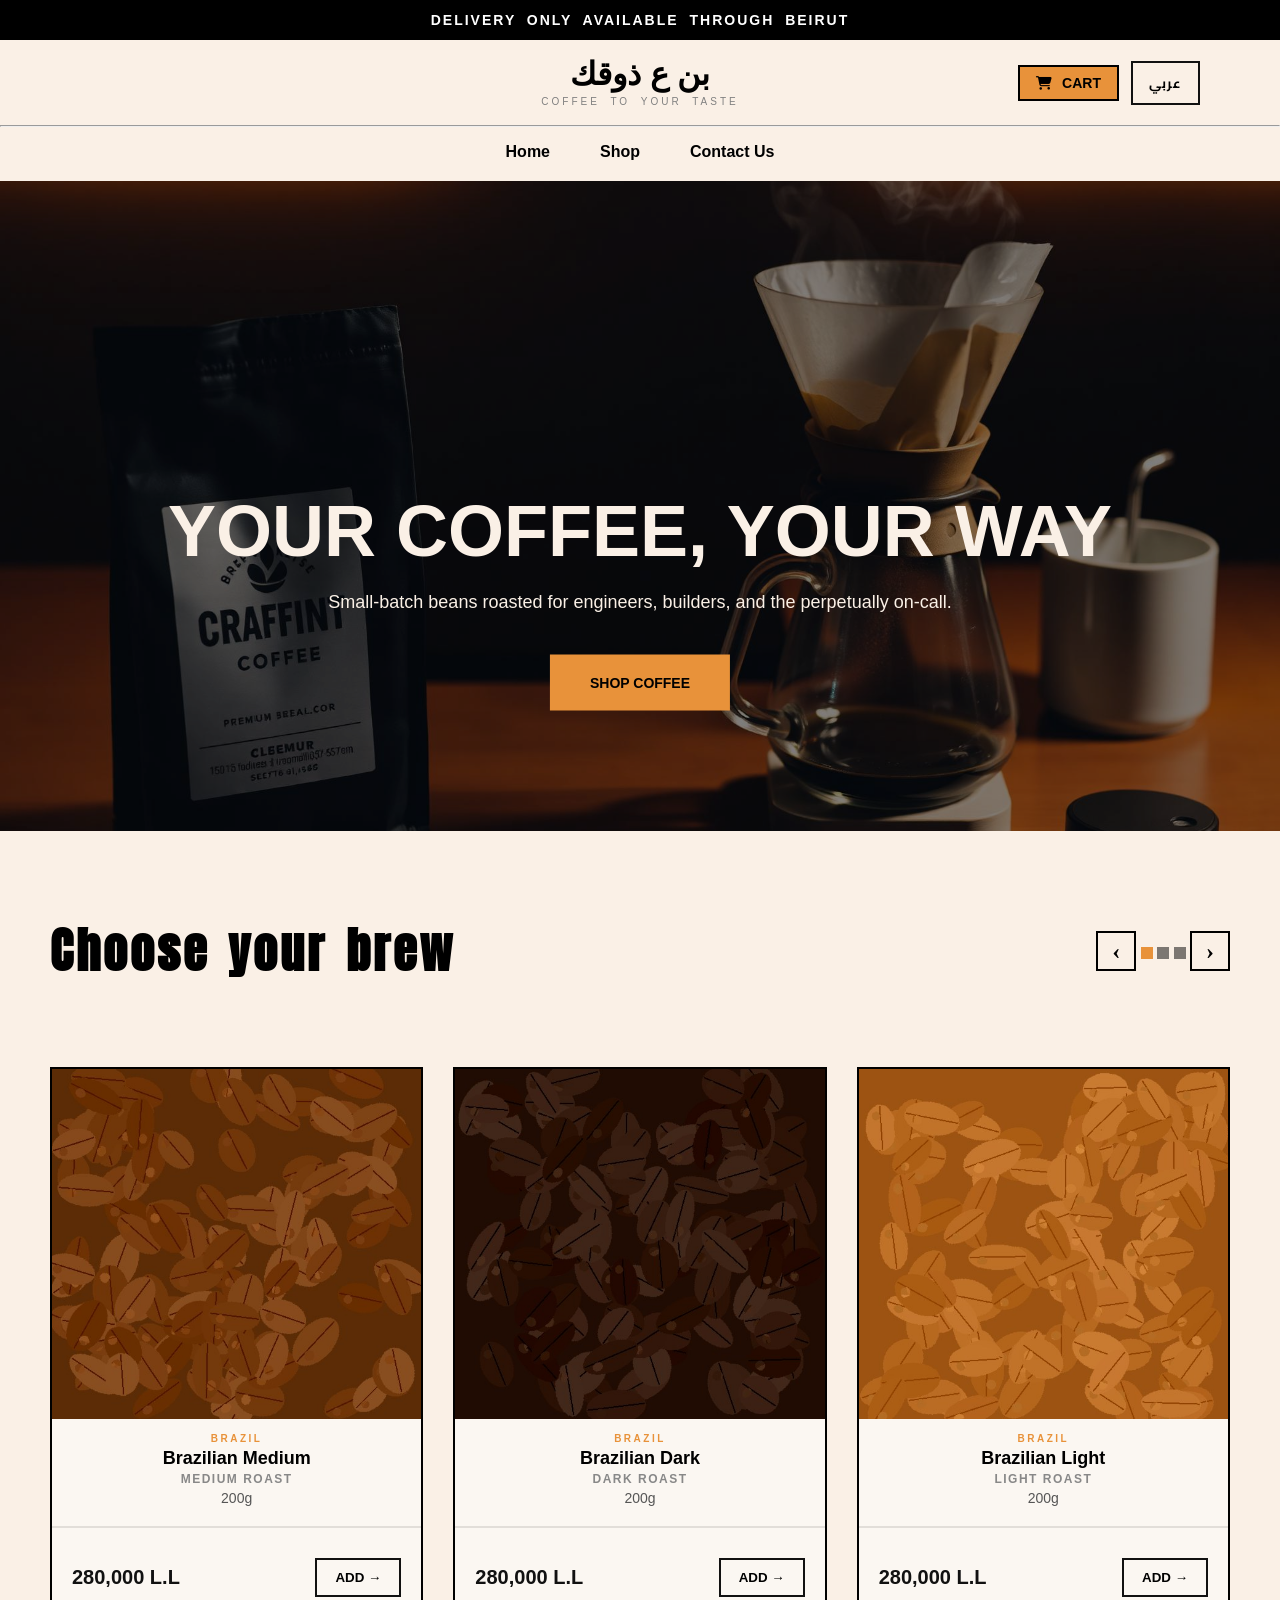
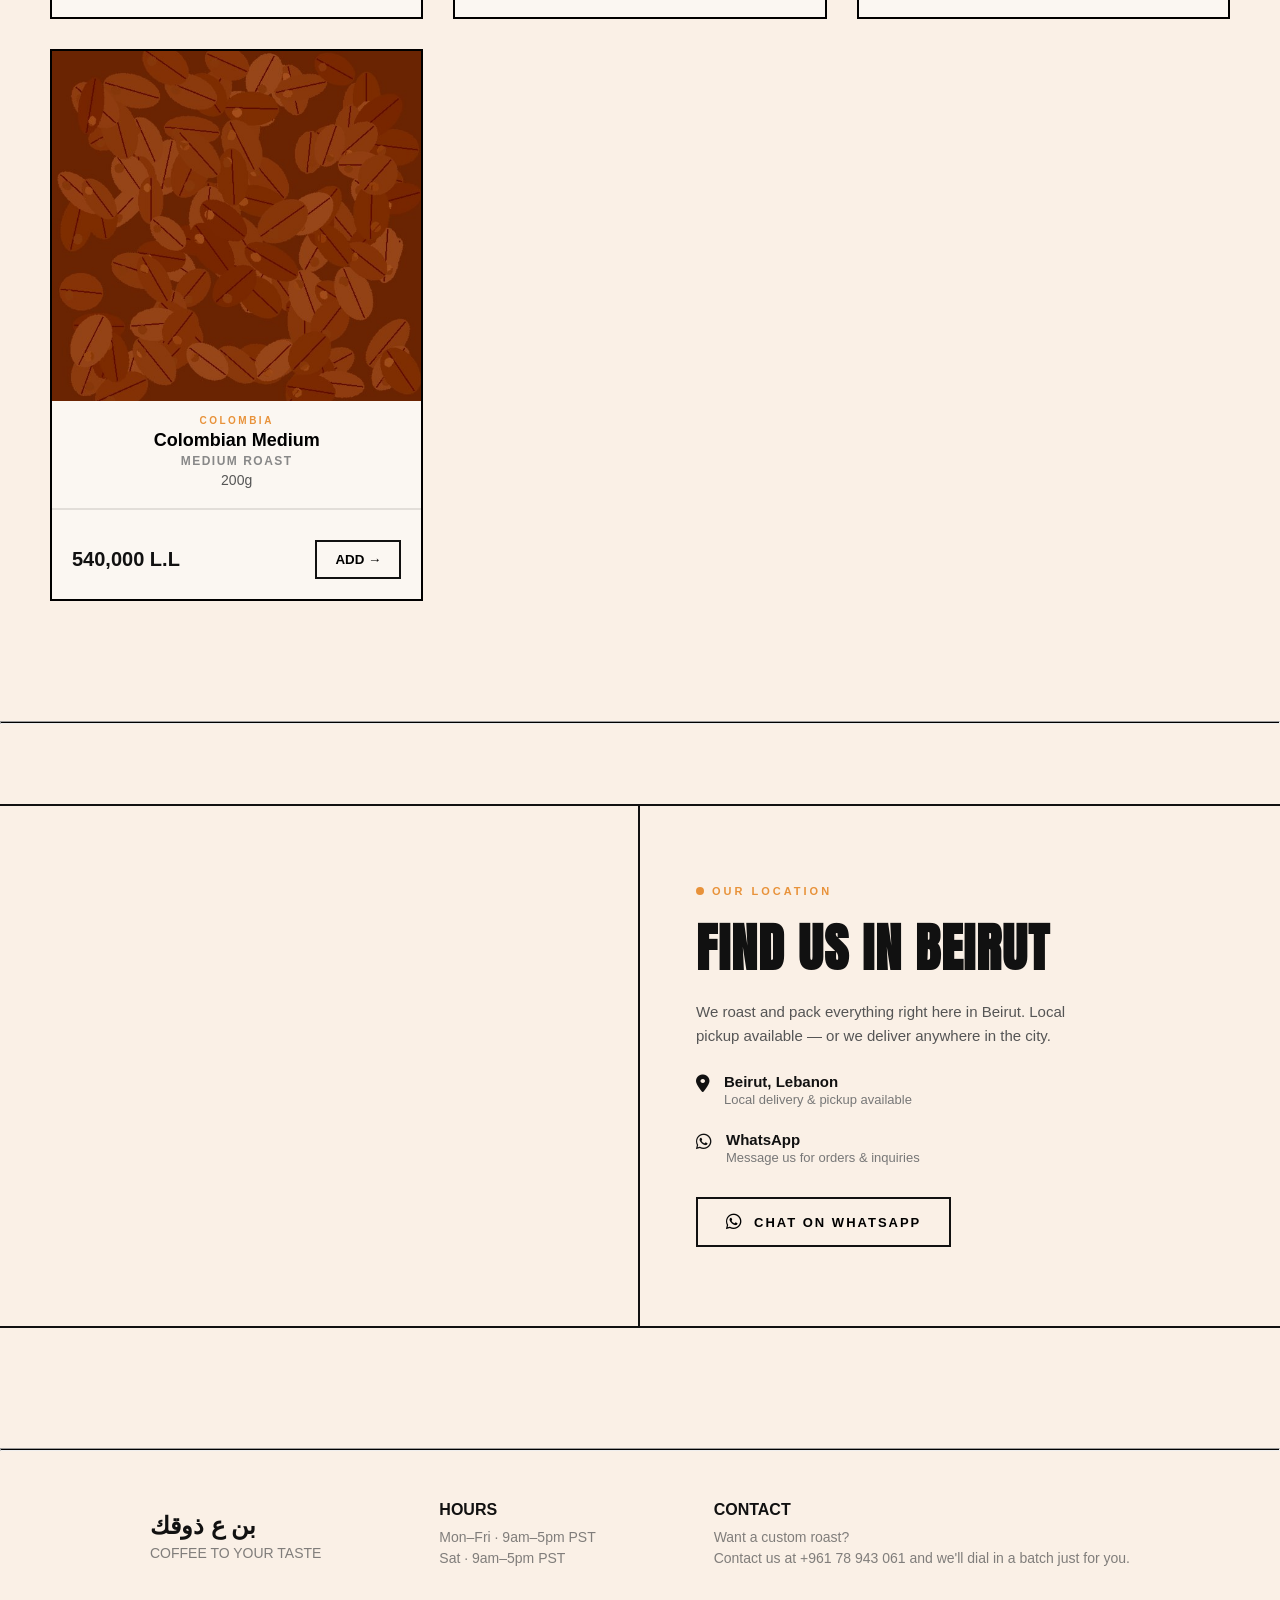
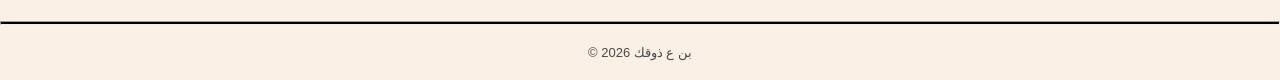
==== coffee_output/index.html @ 6ad3c962 "Initial commit with vercel.json" ====
<!DOCTYPE html>
<html lang="en">
<head>
  <meta charset="UTF-8">
  <meta name="viewport" content="width=device-width, initial-scale=1.0">
  <title>بن ع ذوقك — Coffee to Your Taste</title>
  <link rel="stylesheet" href="index.css">
  <link rel="stylesheet" href="header.css">
  <link rel="stylesheet" href="footer.css">
  <link rel="stylesheet" href="https://cdnjs.cloudflare.com/ajax/libs/font-awesome/6.5.0/css/all.min.css">
  <link rel="preconnect" href="https://fonts.googleapis.com">
  <link rel="preconnect" href="https://fonts.gstatic.com" crossorigin>
  <link href="https://fonts.googleapis.com/css2?family=Anton&family=Montserrat:ital,wght@0,100..900;1,100..900&family=Space+Grotesk:wght@300..700&family=Cairo:wght@400;700;900&display=swap" rel="stylesheet">
</head>
<body>

  <div class="announcement-bar">
    <p>DELIVERY ONLY AVAILABLE THROUGH BEIRUT</p>
  </div>

  <header class="hero-Navbar">
    <div class="navbar-left"></div>

    <div class="hero-navbar-title">
      <h1>بن ع ذوقك</h1>
      <span class="hero-navbar-subtitle">COFFEE TO YOUR TASTE</span>
    </div>

    <div class="navbar-right">
      <a href="cart.html" style="display:flex;">
        <button id="cartButton">
          <i class="fa-solid fa-cart-shopping"></i>
          <span class="cart-label">CART</span>
          <span class="cart-badge" id="cart-badge">0</span>
        </button>
      </a>
      <button id="lang-toggle" class="lang-toggle-btn">عربي</button>
    </div>
  </header>

  <hr class="divider">

  <nav>
    <ul class="nav-links">
      <a href="#home"><li id="home-link">Home</li></a>
      <a href="#shop"><li id="shop-link">Shop</li></a>
      <a href="#contact"><li id="contact-link">Contact Us</li></a>
    </ul>
  </nav>

  <div class=".hero-coffee-section" id="home">
    <img src="img/hero-coffee.jpeg" class="hero-coffee-image" alt="Hero coffee">
    <div class="steam-layer" aria-hidden="true">
      <span class="steam steam-1"></span>
      <span class="steam steam-2"></span>
      <span class="steam steam-3"></span>
      <span class="steam steam-4"></span>
      <span class="steam steam-5"></span>
    </div>
    <div class="overlay-text">
      <h1>YOUR COFFEE, YOUR WAY</h1>
      <p>Small-batch beans roasted for engineers, builders, and the perpetually on-call.</p>
      <button onclick="document.getElementById('shop').scrollIntoView({ behavior: 'smooth' })">
        SHOP COFFEE
      </button>
    </div>
  </div>

  <section class="choose-your-brew-section" id="shop">
    <div>
      <h1 id="choose-your-brew">Choose your brew</h1>
    </div>
    <div class="Arrow-and-dots">
      <button class="arrow-button js-left-arrow">&#8249;</button>
      <span class="active-dot" id="js-dot-1"></span>
      <span class="dot" id="js-dot-2"></span>
      <span class="dot" id="js-dot-3"></span>
      <button class="arrow-button js-right-arrow">&#8250;</button>
    </div>
    <select class="mobile-weight-dropdown js-mobile-weight-dropdown">
      <option value="200g">200g</option>
      <option value="500g">500g</option>
      <option value="1kg">1kg</option>
    </select>
  </section>

  <main class="products-container"></main>

  <hr class="footer-divider">

  <section class="location-section" id="location">
    <div class="location-map">
      <iframe src="https://www.google.com/maps/embed?pb=!1m18!1m12!1m3!1d828.1078423688737!2d35.50424799999998!3d33.8785426!2m3!1f0!2f0!3f0!3m2!1i1024!2i768!4f13.1!3m3!1m2!1s0x151f17e93a2428d7%3A0xe1d04447bb13fb94!2z2KjZhiDYuSDYsNmI2YLZgw!5e0!3m2!1sen!2slb!4v1782116739652!5m2!1sen!2slb" width="600" height="450" style="border:0;" allowfullscreen="" loading="lazy" referrerpolicy="no-referrer-when-downgrade"></iframe>
    </div>

    <div class="location-info">
      <p class="location-label" id="loc-label">OUR LOCATION</p>
      <h2 class="location-title" id="loc-title">FIND US IN<br>BEIRUT</h2>
      <p class="location-desc" id="loc-desc">We roast and pack everything right here in Beirut. Local pickup available — or we deliver anywhere in the city.</p>

      <div class="location-detail">
        <i class="fa-solid fa-location-dot location-icon"></i>
        <div>
          <p class="location-detail-title" id="loc-city">Beirut, Lebanon</p>
          <p class="location-detail-sub" id="loc-delivery">Local delivery &amp; pickup available</p>
        </div>
      </div>

      <div class="location-detail">
        <i class="fa-brands fa-whatsapp location-icon"></i>
        <div>
          <p class="location-detail-title">WhatsApp</p>
          <p class="location-detail-sub" id="loc-wa-sub">Message us for orders &amp; inquiries</p>
        </div>
      </div>

      <a href="https://wa.me/96178943061" target="_blank" rel="noopener">
        <button class="chat-wa-btn">
          <i class="fa-brands fa-whatsapp"></i>
          <span id="loc-wa-btn">CHAT ON WHATSAPP</span>
        </button>
      </a>
    </div>
  </section>

  <hr class="footer-divider">

  <footer class="footer-section" id="contact">
    <div>
      <div class="footer-logo">بن ع ذوقك</div>
      <p class="footer-subtitle">Coffee to your taste.</p>
    </div>
    <div class="footer-middle-section">
      <p class="hours">HOURS</p>
      <p class="opening-time">Mon–Fri · 9am–5pm PST</p>
      <p class="opening-time">Sat · 9am–5pm PST</p>
    </div>
    <div>
      <p class="contact">CONTACT</p>
      <p class="contact-info">Want a custom roast?</p>
      <p class="contact-info">Contact us at +961 78 943 061 and we'll dial in a batch just for you.</p>
    </div>
  </footer>

  <hr class="footer-divider-section">
  <p class="footer-rights">© 2026 بن ع ذوقك</p>

  <script type="module" src="script.js"></script>
</body>
</html>
---- coffee_output/index.css ----
*{
  margin:0;
  padding:0;
  font-family: 'Arial', sans-serif;
  box-sizing: border-box;
}

body{
  background-color: #FAF0E6;
  font-family: 'Arial', sans-serif;
}
html {
  scroll-behavior: smooth;
}
a{
  text-decoration:none;
}
.divider{
  margin-top: 0;
  height: 1px;         
  background-color: #333;
}

.nav-links{
  display:flex;
  flex-direction:row;
  align-items:center;
  justify-content: center;
  gap:50px;
  list-style-type: none;
  margin-top:16px;
}

.nav-links li{
  font-weight:bold;
  cursor: pointer;
  transition: color 0.2s ease;
}
.nav-links li:hover{
  color:#E8923A;
}
.nav-links  a{
  text-decoration: none; 
  color: inherit;  
}

.hero-coffee-section{
  position:relative;
  display: block;
}
.hero-coffee-image{
  margin-top:20px;
  height:650px;
  width: 100%;
  object-fit: cover; 
  filter: brightness(0.5); 
}
.overlay-text{
  position: absolute;
  top: 60%;
  left: 50%;
  transform: translate(-50%, -50%); 
  color:#FAF0E6;
  display: flex;
  flex-direction: column;
  align-items: center;
  justify-content: center;
}

.overlay-text h1{
  color:white;
  font-size: 72px;
  font-weight:900;
  color:#FAF0E6;
  white-space: nowrap;
  margin-top:120px;
}
.overlay-text p{
  color:white;
  font-size: 18px;
  margin-top:15px;
  display: flex;
  flex-direction: column; 
  align-items: center;    
  text-align: center;     
  color:#FAF0E6;
  line-height: 30px; 
}
.overlay-text button{
  padding:20px 40px;
  font-size:14px;
  font-weight:bold;
  background-color:#E8923A ;
  border:none;
  margin-top:38px;
  cursor:pointer;
  transition:background-color 0.2s ease, color 0.2s ease;
}
.overlay-text button:hover{
  color:white;
  background-color: #000000;
}
.overlay-text button:active {
  opacity: 0.6;
}
@media (max-width:1024px){
  .overlay-text h1{
  color:white;
  font-size: 42px;
  font-weight:900;
  color:#FAF0E6;
  white-space: nowrap;
  }
  .hero-coffee-image{
    height: 450px;
  }
}
@media (max-width:600px){
  .overlay-text h1{
  color:white;
  font-size: 28px;
  font-weight:900;
  color:#FAF0E6;
  white-space: nowrap;
  }
  .overlay-text p{
    font-size:16px;
  }
  .hero-coffee-image{
    height: 400px;
  }
  .overlay-text p{
  color:white;
  font-size: 16px;
  margin-top:12px;
  text-align: center;     
  color:#FAF0E6;
  line-height: 20px;
  }
}

.choose-your-brew-section{
  margin-top:80px;
  display:flex;
  flex-direction: row;
  align-items: center;
  justify-content: space-between;
  padding-right:150px;
  padding-left:150px
}
#choose-your-brew{
  font-size: 48px;
  word-spacing:5px;
  letter-spacing: 3px;
  font-weight: 900;
  font-family: 'Anton', sans-serif;
}

.arrow-button {
  width: 40px;
  height: 40px;
  background: transparent;
  cursor: pointer;
  font-size: 24px;
  font-family: Times New Roman;
  font-weight: bold;
  color: black;
  border:2px solid black;
}
.arrow-button:hover{
  color:white;
  background-color: #000000;
}
.active-dot{
  display: inline-block;
  width: 12px;
  height: 12px;
  background-color: #E8923A;
}
.dot{
  display: inline-block; 
  width: 12px;
  height: 12px;
  background-color: #000000;
  opacity:0.5;
}
.mobile-weight-dropdown{
  display: none;
}

@media (max-width: 600px) { 
  .Arrow-and-dots{
    display: none;
  }
  .mobile-weight-dropdown{
    display: block;
    width: 200px;
    padding: 12px 16px;
    border: 2px solid black;
    background-color: #FAF0E6;
    font-size: 16px;
    font-weight: bold;
  }
  #choose-your-brew{
  font-size: 32px;
  word-spacing:3px;
  letter-spacing:2px;
  text-align: center;
  width: 100%;
  }
}

.products-container{
  margin-top:80px;
  display:grid;
  grid-template-columns: 1fr 1fr 1fr;
  gap:30px;
  padding-right: 150px;
  padding-left: 150px;
}
.product-container{
  display:flex;
  flex-direction: column;
  align-items: center;
  justify-content: center;
  border:#000000 solid 2px;
  
  background-color: #FBF7F2;
}
.product-container img{
  width:100%;
  height: 350px;
  object-fit: cover;
}
.product-info {
  display: flex;
  flex-direction: column;
  align-items: center;
  padding: 0 16px;
  text-align: center;
}
.coffee-origin {
  font-size: 10px;
  font-weight: 700;
  letter-spacing: 2.5px;
  text-transform: uppercase;
  color: #E8923A;
  margin-top: 14px;
}
.coffee-name{
  font-size: 18px;
  font-weight: bold;
  margin-top: 4px;
  text-align: center;
}
.coffee-weight{
  font-size: 14px;
  color: #555;
  margin-top: 4px;
  text-align: center;
}
.price-and-button{
  display:flex;
  flex-direction: row;
  align-items: center;
  justify-content: space-between;
  width:100%;
  padding:0px 20px;
  margin-top:10px;
  margin-bottom:20px;
}

.coffee-price{
  font-size: 20px;
  font-weight: 900;
  color: #111111;
  margin: 0;
}

.add-to-cart-button{
  padding: 10px 18px;
  border:2px solid #111111;
  background: transparent;
  font-weight: 700;
  text-transform: uppercase;
  cursor: pointer;
  transition: background-color 0.2s ease, color 0.2s ease, transform 0.2s ease;
}
.add-to-cart-button:hover{
  background-color: #111111;
  color: #FAF0E6;
  transform: translateY(-1px);
}
.add-to-cart-button:active{
  opacity: 0.8;
}
 .thin-line {
    border: none; 
    border-top: 2px solid rgba(0, 0, 0, 0.1); 
    width: 100%; 
    margin: 20px auto;
  }
@media (max-width: 89rem) { 
  .choose-your-brew-section {
    padding-right: 3.125rem; 
    padding-left: 3.125rem;  
  }
  .products-container {
    padding-right: 3.125rem; 
    padding-left: 3.125rem;  
  }
}
@media (max-width:1024px){
  .products-container{
    grid-template-columns: 1fr 1fr;
  }
}
@media (max-width:600px){
  .products-container{
    grid-template-columns: 1fr;
  }
  .choose-your-brew-section{
    flex-direction: column;
    padding:0px;
    gap:20px;
  }
}

.coffee-roast {
  font-size: 12px;
  font-weight: 600;
  letter-spacing: 1.5px;
  color: #888;
  text-transform: uppercase;
  margin-top: 3px;
  text-align: center;
}

[dir="rtl"] .hero-Navbar,
[dir="rtl"] .nav-links,
[dir="rtl"] .choose-your-brew-section,
[dir="rtl"] .price-and-button,
[dir="rtl"] .footer-section {
  direction: rtl;
}

.location-section {
  display: grid;
  grid-template-columns: 1fr 1fr;
  min-height: 520px;
  border-top: 2px solid #111;
  border-bottom: 2px solid #111;
  margin-top: 80px;
}

.location-map {
  height: 520px;
  border-right: 2px solid #111;
  overflow: hidden;
}
.location-map iframe {
  width: 100%;
  height: 100%;
  display: block;
}

.location-info {
  padding: 56px 56px;
  display: flex;
  flex-direction: column;
  justify-content: center;
  gap: 24px;
  background-color: #FAF0E6;
}

.location-label {
  font-size: 11px;
  font-weight: 700;
  letter-spacing: 3px;
  color: #E8923A;
  display: flex;
  align-items: center;
  gap: 8px;
}
.location-label::before {
  content: '';
  display: inline-block;
  width: 8px;
  height: 8px;
  background-color: #E8923A;
  border-radius: 50%;
}

.location-title {
  font-size: 52px;
  font-weight: 900;
  line-height: 1.05;
  font-family: 'Anton', sans-serif;
  letter-spacing: 1px;
  color: #111;
}

.location-desc {
  font-size: 15px;
  color: #555;
  line-height: 1.65;
  max-width: 400px;
}

.location-detail {
  display: flex;
  align-items: flex-start;
  gap: 14px;
}
.location-icon {
  font-size: 18px;
  color: #111;
  margin-top: 2px;
  flex-shrink: 0;
}
.location-detail-title {
  font-size: 15px;
  font-weight: 700;
  color: #111;
}
.location-detail-sub {
  font-size: 13px;
  color: #777;
  margin-top: 2px;
}

.chat-wa-btn {
  display: inline-flex;
  align-items: center;
  gap: 10px;
  background: transparent;
  border: 2px solid #111;
  padding: 14px 28px;
  font-size: 13px;
  font-weight: 700;
  letter-spacing: 2px;
  cursor: pointer;
  transition: background-color 0.2s ease, color 0.2s ease;
  margin-top: 8px;
  width: fit-content;
}
.chat-wa-btn:hover {
  background-color: #111;
  color: #FAF0E6;
}
.chat-wa-btn i {
  font-size: 18px;
}

@media (max-width: 900px) {
  .location-section {
    grid-template-columns: 1fr;
    min-height: unset;
  }
  .location-map {
    height: 300px;
    border-right: none;
    border-bottom: 2px solid #111;
  }
  .location-info {
    padding: 40px 32px;
  }
  .location-title {
    font-size: 40px;
  }
}
@media (max-width: 600px) {
  .location-info {
    padding: 32px 20px;
    gap: 18px;
  }
  .location-title {
    font-size: 32px;
  }
  .chat-wa-btn {
    width: 100%;
    justify-content: center;
  }
}

.steam-layer {
  position: absolute;
  inset: 0;
  pointer-events: none;
  overflow: hidden;
  z-index: 1;
}

.steam {
  position: absolute;
  bottom: 16%;
  width: 70px;
  height: 240px;
  background: radial-gradient(ellipse at center,
              rgba(255,255,255,0.75) 0%,
              rgba(255,235,210,0.4) 40%,
              rgba(255,235,210,0.15) 65%,
              rgba(255,235,210,0) 80%);
  border-radius: 50%;
  filter: blur(5px);
  opacity: 0;
  animation: steamRise 6s ease-in infinite;
}

.steam-1 { left: 40%; animation-delay: 0s;    width: 60px; }
.steam-2 { left: 45%; animation-delay: 1.4s;  width: 48px; }
.steam-3 { left: 50%; animation-delay: 2.6s;  width: 65px; }
.steam-4 { left: 55%; animation-delay: 3.9s;  width: 52px; }
.steam-5 { left: 59%; animation-delay: 0.9s;  width: 44px; }

@keyframes steamRise {
  0% {
    transform: translateY(0) translateX(0) scaleX(1);
    opacity: 0;
  }
  12% {
    opacity: 0.9;
  }
  50% {
    transform: translateY(-180px) translateX(-14px) scaleX(1.4);
    opacity: 0.6;
  }
  100% {
    transform: translateY(-380px) translateX(20px) scaleX(2.1);
    opacity: 0;
  }
}

.overlay-text {
  z-index: 2;
}

@media (max-width: 600px) {
  .steam { width: 36px !important; height: 150px; }
}
---- coffee_output/header.css ----
.announcement-bar {
  background-color: #000000;
  height: 40px;
  display: flex;
  align-items: center;
  justify-content: center;
}
.announcement-bar p {
  color: #ffffff;
  font-size: 14px;
  font-weight: bold;
  word-spacing: 5px;
  letter-spacing: 2px;
}

.hero-Navbar {
  display: grid;
  grid-template-columns: 1fr auto 1fr;
  align-items: center;
  padding: 18px 80px;
}

.navbar-left {  }

.hero-navbar-title {
  display: flex;
  flex-direction: column;
  align-items: center;
  text-align: center;
}
.hero-navbar-title h1 {
  margin: 0;
  font-size: 32px;
  line-height: 1;
}
.hero-navbar-subtitle {
  margin-top: 6px;
  font-size: 10px;
  word-spacing: 5px;
  letter-spacing: 3px;
  color: grey;
}

.navbar-right {
  display: flex;
  align-items: center;
  justify-content: flex-end;
  gap: 12px;
}

#cartButton {
  display: flex;
  align-items: center;
  gap: 10px;
  color: #000000;
  font-size: 14px;
  font-weight: bold;
  background-color: #E8923A;
  border: 2px solid #000000;
  cursor: pointer;
  padding: 8px 16px;
  transition: background-color 0.3s, color 0.3s;
  position: relative;
}
#cartButton:hover { background-color: #000000; color: #FFFFFF; }
#cartButton:active { opacity: 0.7; }

.cart-badge {
  background-color: #111;
  color: #FAF0E6;
  border-radius: 50%;
  width: 18px;
  height: 18px;
  font-size: 10px;
  font-weight: 900;
  display: none;
  align-items: center;
  justify-content: center;
  line-height: 1;
}
.cart-badge.visible {
  display: inline-flex;
}

.lang-toggle-btn {
  background: transparent;
  border: 2px solid #111111;
  padding: 8px 16px;
  font-size: 13px;
  font-weight: 700;
  cursor: pointer;
  letter-spacing: 1px;
  font-family: 'Cairo', sans-serif;
  white-space: nowrap;
  transition: background-color 0.2s ease, color 0.2s ease;
}
.lang-toggle-btn:hover {
  background-color: #111111;
  color: #FAF0E6;
}

@media (max-width: 1024px) {
  .hero-Navbar { padding: 24px 40px; }
}

@media (max-width: 600px) {
  .hero-Navbar {
    display: flex;
    flex-direction: column;
    align-items: center;
    padding: 20px 16px 0px;
    gap: 0;
    min-height: unset;
  }
  .navbar-left { display: none; }
  .hero-navbar-title {
    width: 100%;
    padding-bottom: 16px;
  }
  .hero-navbar-title h1 { font-size: 28px; }
  .hero-navbar-subtitle { font-size: 9px; }

  .navbar-right {
    width: 100%;
    border-top: 1px solid rgba(0,0,0,0.1);
    padding: 0;
    gap: 0;
    justify-content: stretch;
  }
  
  .navbar-right a:first-child {
    flex: 1;
  }
  #cartButton {
    width: 100%;
    justify-content: center;
    border-right: 1px solid #111;
    border-top: none;
    border-left: none;
    border-bottom: none;
    padding: 14px 16px;
    font-size: 15px;
  }
  
  .lang-toggle-btn {
    flex: 1;
    border: none;
    border-left: 1px solid rgba(0,0,0,0.15);
    padding: 14px 16px;
    font-size: 14px;
    text-align: center;
    background-color: #FAF0E6;
  }
  .lang-toggle-btn:hover {
    background-color: #111;
    color: #FAF0E6;
  }
  .announcement-bar p {
    font-size: 9px;
    word-spacing: 2px;
    letter-spacing: 1px;
  }
}
---- coffee_output/footer.css ----
.footer-divider{
  margin-top:120px;
  height: 3.2px;         
  background-color:black;
}

.footer-section{
  display:flex;
  flex-direction: row;
  align-items: center;
  justify-content: space-between;
  padding-right:150px;
  padding-left:150px;
  margin-top:50px;
  margin-bottom:50px;
}

.footer-logo{
  font-size: 24px;
  font-weight: 900;
  color:#111111;
}
.footer-subtitle{
  font-size: 14px;
  color: #555555bd;
  margin-top: 5px;
}
.hours{
  font-size: 16px;
  font-weight: bold;
  color:#111111;
  margin-bottom:10px;
}

.opening-time{
  font-size: 14px;
  color: #555555bd;
  margin-bottom: 5px;
}

.contact{
  font-size: 16px;
  font-weight: bold;
  color:#111111;
  margin-bottom:10px;
}
.contact-info{
  font-size: 14px;
  color: #555555bd;
  margin-bottom: 5px;
}


.footer-divider-section{
  margin-top:50px;
  margin-bottom:20px;
  height: 3.2px;         
  background-color:black;
}
.footer-rights{
  text-align: center;
  font-size: 13px;
  color: #494949;
  margin-top: 0px;
  margin-bottom: 20px;
}

@media (max-width: 1024px) {
  .footer-section {
    padding-right: 50px;
    padding-left: 50px;
    gap: 30px;
  }
}

@media (max-width: 600px) {
  .footer-section {
    flex-direction: column;
    align-items: flex-start;
    gap: 20px;
    padding-right: 10px;
    padding-left: 10px;
  }
  
  .footer-logo {
    font-size: 20px;
  }
  
  .footer-subtitle {
    font-size: 12px;
    
  }
  
  .hours, .contact {
    font-size: 14px;
    margin-bottom: 5px;
  }
  
  .opening-time, .contact-info {
    font-size: 12px;
    
    margin-bottom: 5px;
  }
}
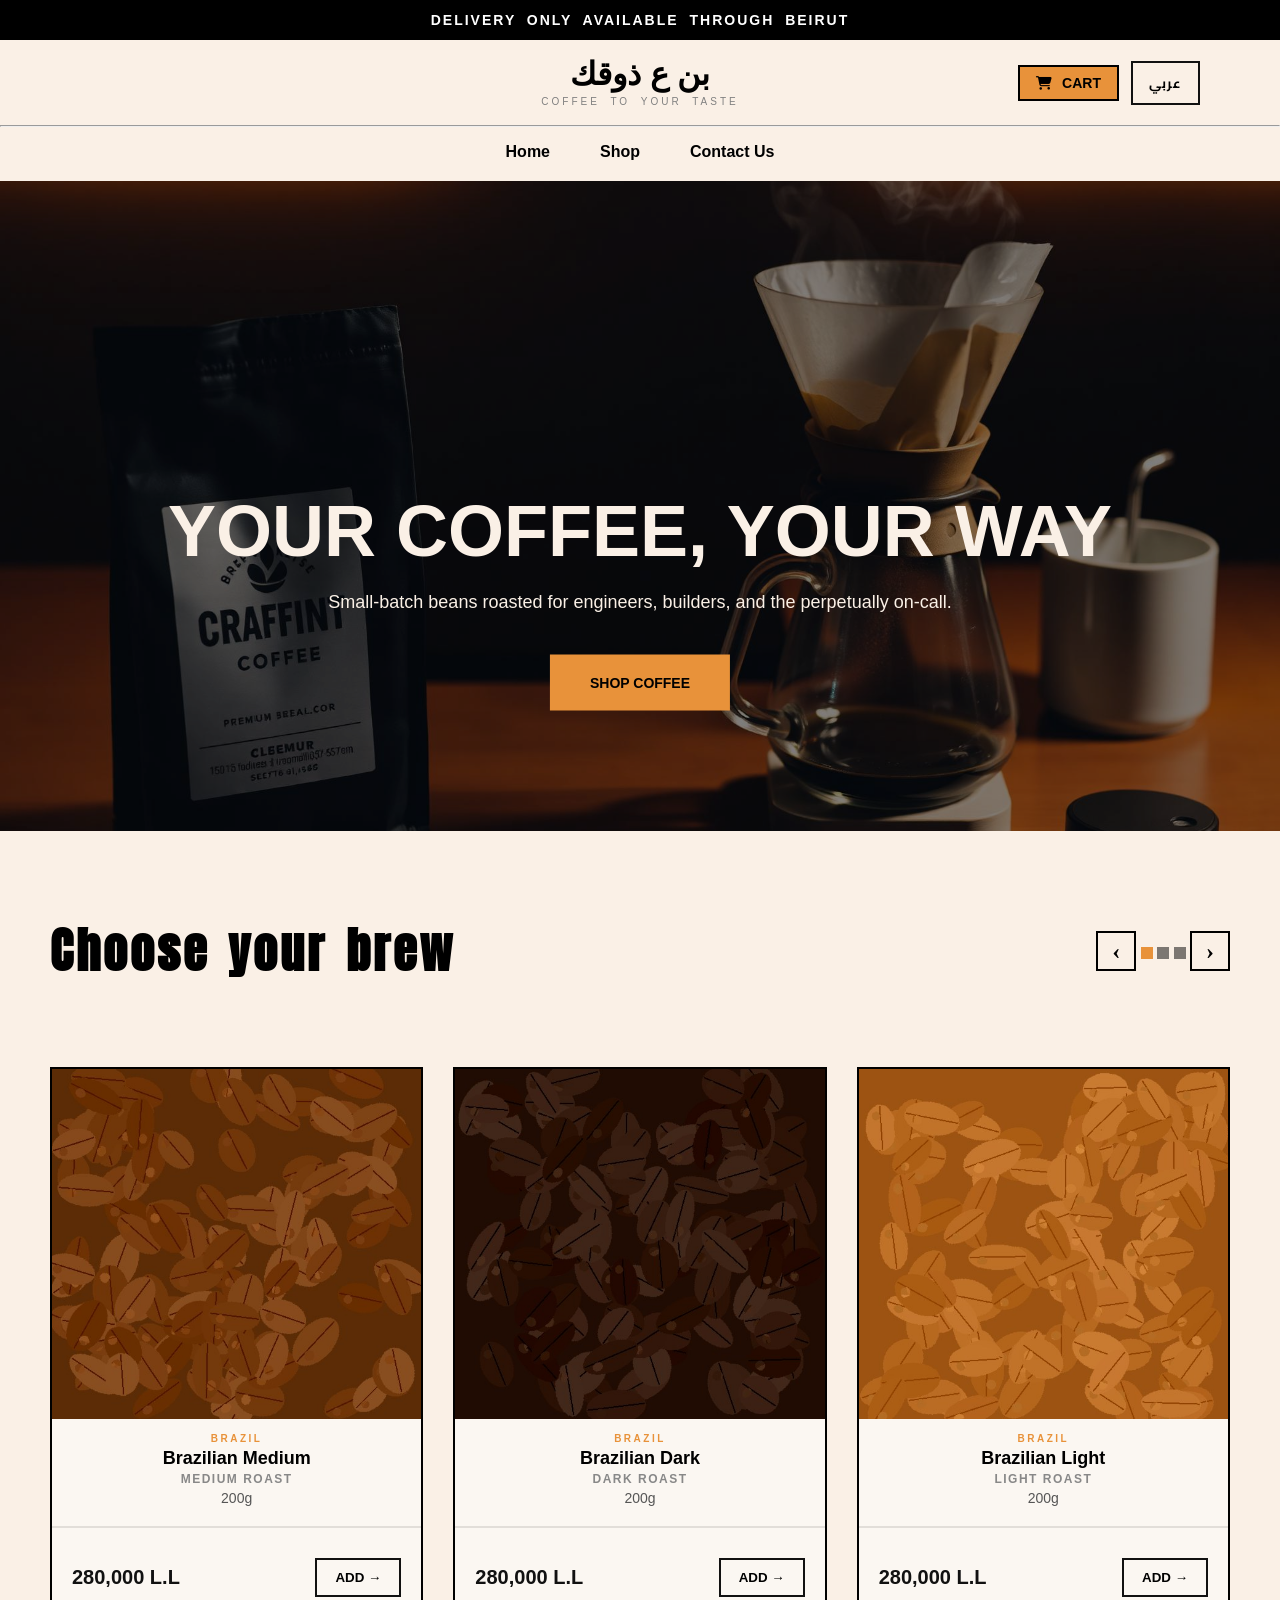
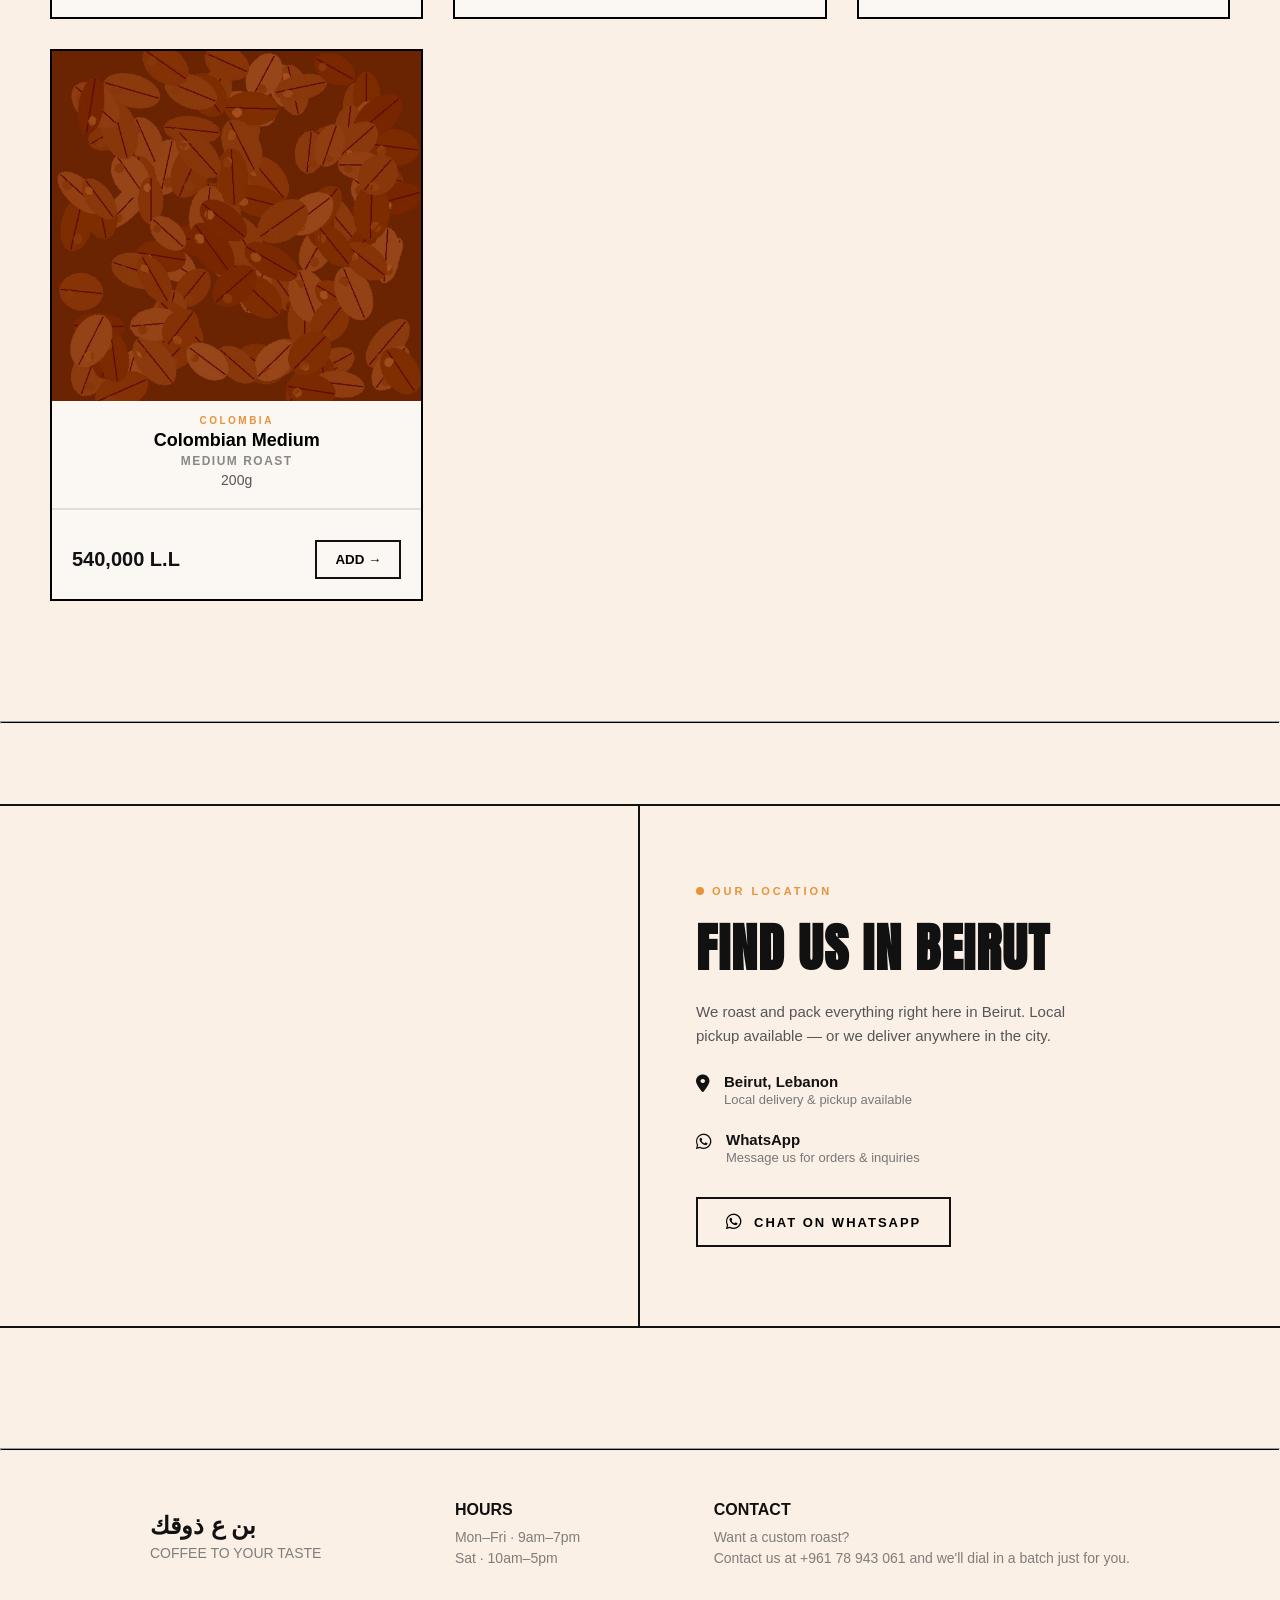
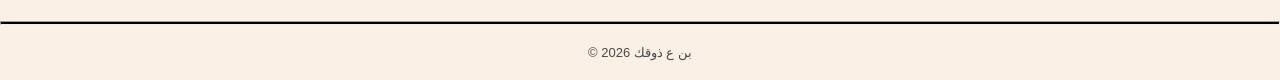
==== commit 4f6ea4c1: "Updated Opening hours in both arabic and english" ====
--- a/coffee_output/index.html
+++ b/coffee_output/index.html
@@ -132,8 +132,8 @@
     </div>
     <div class="footer-middle-section">
       <p class="hours">HOURS</p>
-      <p class="opening-time">Mon–Fri · 9am–5pm PST</p>
-      <p class="opening-time">Sat · 9am–5pm PST</p>
+      <p class="opening-time">Mon–Fri · 9am–7pm</p>
+      <p class="opening-time">Sat · 10am–5pm</p>
     </div>
     <div>
       <p class="contact">CONTACT</p>
